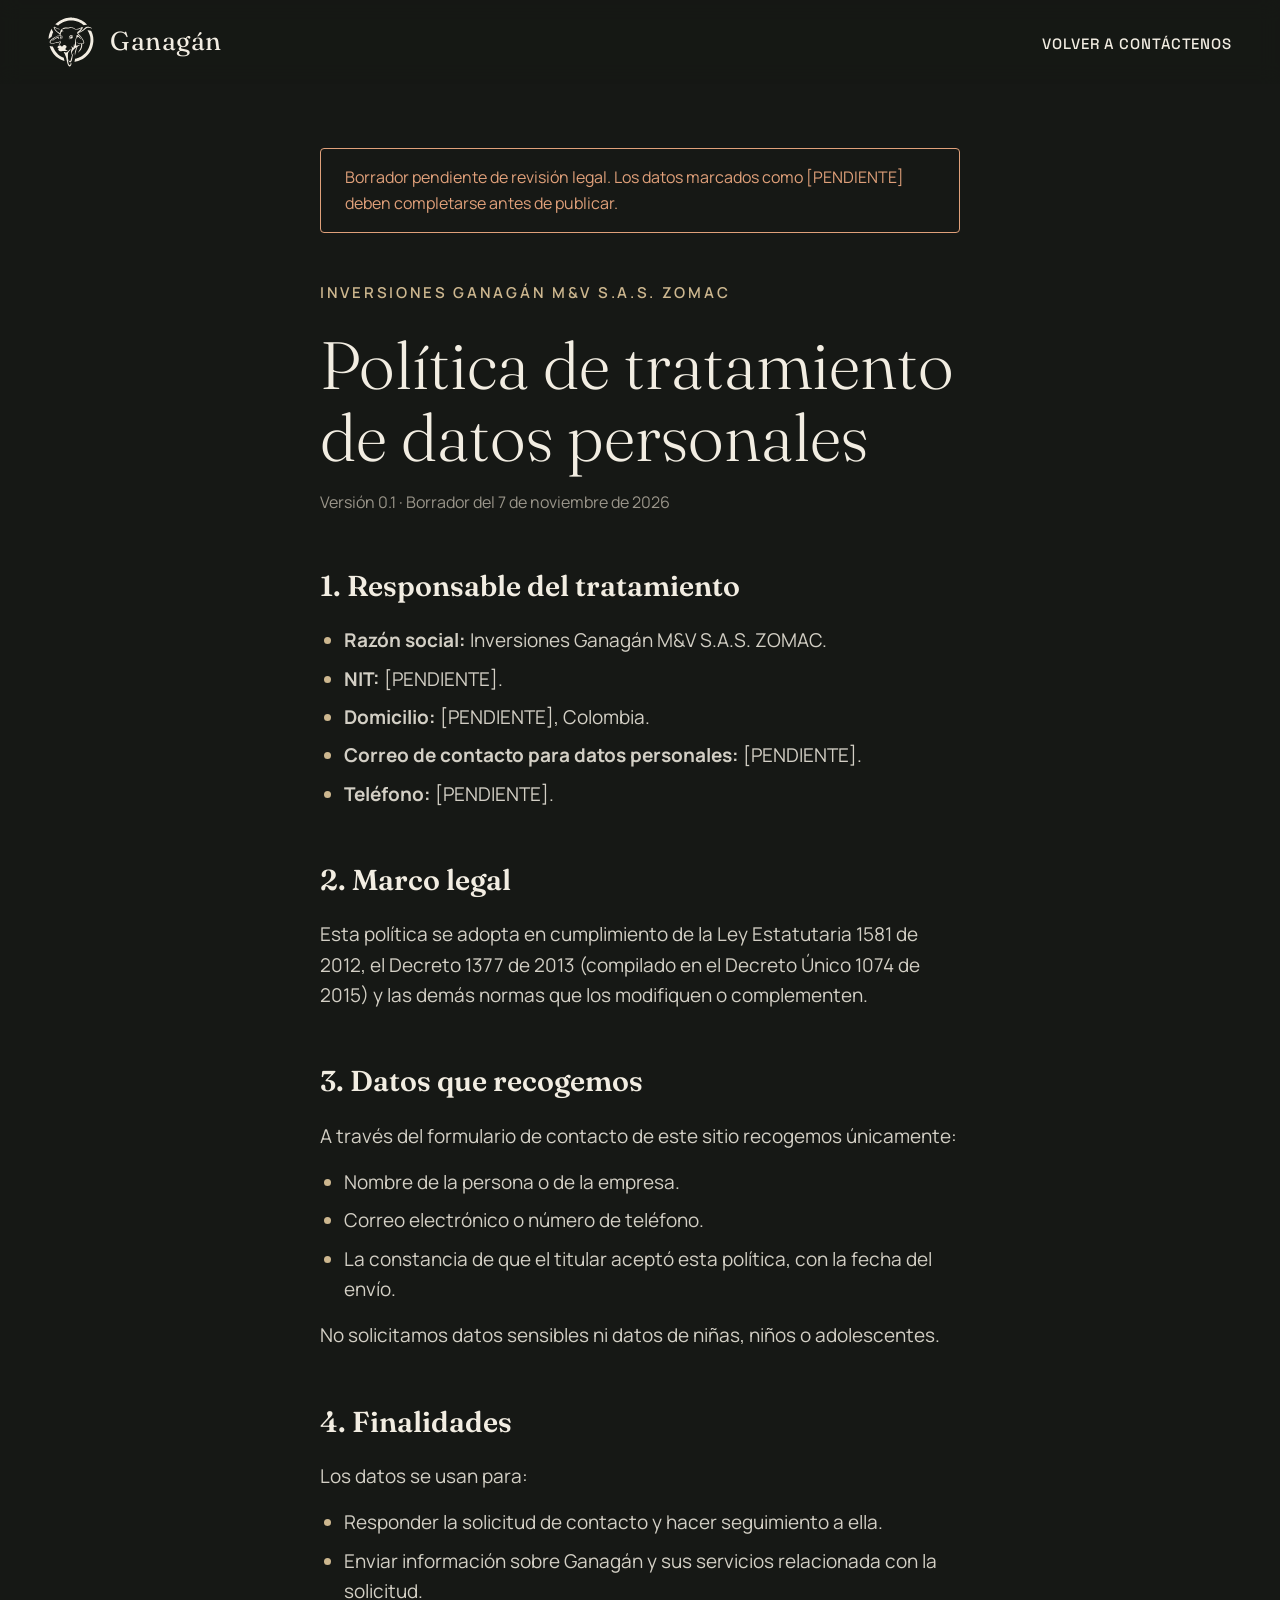
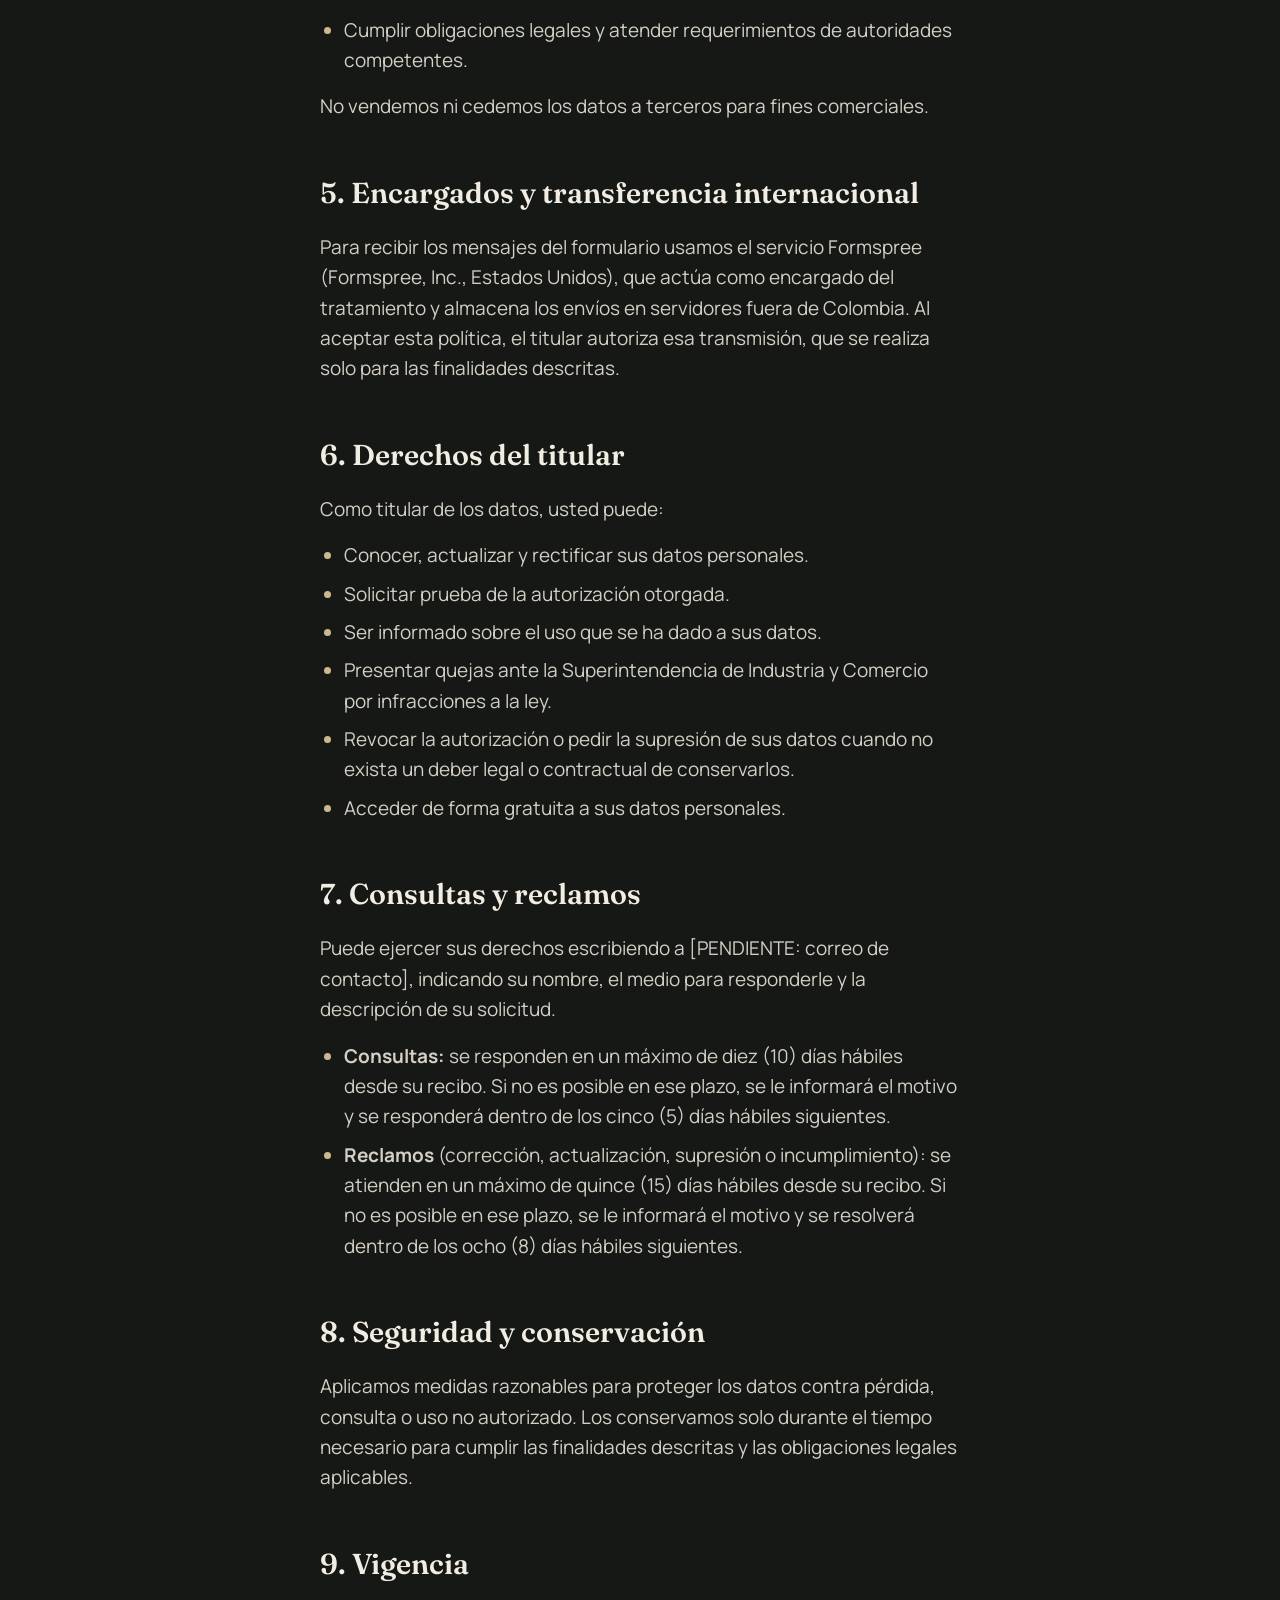
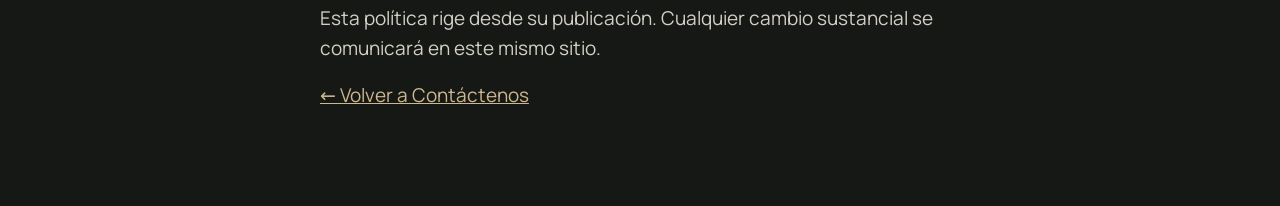
==== politica-de-datos.html @ b9916dfa "feat: formulario de contacto con Formspree y borrador de política de datos En «Contáctenos» (escena " ====
<!doctype html>
<html lang="es">
<head>
  <meta charset="utf-8">
  <meta name="viewport" content="width=device-width, initial-scale=1">
  <title>Ganagán · Política de tratamiento de datos personales</title>
  <meta name="description" content="Política de tratamiento de datos personales de Inversiones Ganagán M&V S.A.S. ZOMAC.">
  <!-- BORRADOR: no indexar hasta que la revise un abogado. -->
  <meta name="robots" content="noindex">
  <meta name="theme-color" content="#161815">
  <link rel="icon" type="image/svg+xml" href="./assets/icons/ganagan-isotipo-marfil.svg">
  <link rel="stylesheet" href="./css/styles.css?v=2026-11-07k">
</head>
<body class="pagina-legal">
  <header class="site-header is-scrolled">
    <a class="brand" href="./" aria-label="Ganagán, volver al sitio">
      <img class="brand__mark" src="./assets/icons/ganagan-isotipo-marfil.svg" alt="" width="48" height="53">
      <span class="brand__name">Ganagán</span>
    </a>
    <nav class="site-nav" aria-label="Principal">
      <ul>
        <li><a href="./#contacto">Volver a Contáctenos</a></li>
      </ul>
    </nav>
  </header>

  <main class="legal container">
    <p class="legal__borrador" role="note">
      Borrador pendiente de revisión legal. Los datos marcados como [PENDIENTE] deben completarse antes de publicar.
    </p>

    <p class="eyebrow">Inversiones Ganagán M&amp;V S.A.S. ZOMAC</p>
    <h1 class="legal__title">Política de tratamiento de datos personales</h1>
    <p class="legal__meta">Versión 0.1 · Borrador del 7 de noviembre de 2026</p>

    <h2>1. Responsable del tratamiento</h2>
    <ul>
      <li><strong>Razón social:</strong> Inversiones Ganagán M&amp;V S.A.S. ZOMAC.</li>
      <li><strong>NIT:</strong> [PENDIENTE].</li>
      <li><strong>Domicilio:</strong> [PENDIENTE], Colombia.</li>
      <li><strong>Correo de contacto para datos personales:</strong> [PENDIENTE].</li>
      <li><strong>Teléfono:</strong> [PENDIENTE].</li>
    </ul>

    <h2>2. Marco legal</h2>
    <p>Esta política se adopta en cumplimiento de la Ley Estatutaria 1581 de 2012, el Decreto 1377 de 2013 (compilado en el Decreto Único 1074 de 2015) y las demás normas que los modifiquen o complementen.</p>

    <h2>3. Datos que recogemos</h2>
    <p>A través del formulario de contacto de este sitio recogemos únicamente:</p>
    <ul>
      <li>Nombre de la persona o de la empresa.</li>
      <li>Correo electrónico o número de teléfono.</li>
      <li>La constancia de que el titular aceptó esta política, con la fecha del envío.</li>
    </ul>
    <p>No solicitamos datos sensibles ni datos de niñas, niños o adolescentes.</p>

    <h2>4. Finalidades</h2>
    <p>Los datos se usan para:</p>
    <ul>
      <li>Responder la solicitud de contacto y hacer seguimiento a ella.</li>
      <li>Enviar información sobre Ganagán y sus servicios relacionada con la solicitud.</li>
      <li>Cumplir obligaciones legales y atender requerimientos de autoridades competentes.</li>
    </ul>
    <p>No vendemos ni cedemos los datos a terceros para fines comerciales.</p>

    <h2>5. Encargados y transferencia internacional</h2>
    <p>Para recibir los mensajes del formulario usamos el servicio Formspree (Formspree, Inc., Estados Unidos), que actúa como encargado del tratamiento y almacena los envíos en servidores fuera de Colombia. Al aceptar esta política, el titular autoriza esa transmisión, que se realiza solo para las finalidades descritas.</p>

    <h2>6. Derechos del titular</h2>
    <p>Como titular de los datos, usted puede:</p>
    <ul>
      <li>Conocer, actualizar y rectificar sus datos personales.</li>
      <li>Solicitar prueba de la autorización otorgada.</li>
      <li>Ser informado sobre el uso que se ha dado a sus datos.</li>
      <li>Presentar quejas ante la Superintendencia de Industria y Comercio por infracciones a la ley.</li>
      <li>Revocar la autorización o pedir la supresión de sus datos cuando no exista un deber legal o contractual de conservarlos.</li>
      <li>Acceder de forma gratuita a sus datos personales.</li>
    </ul>

    <h2>7. Consultas y reclamos</h2>
    <p>Puede ejercer sus derechos escribiendo a [PENDIENTE: correo de contacto], indicando su nombre, el medio para responderle y la descripción de su solicitud.</p>
    <ul>
      <li><strong>Consultas:</strong> se responden en un máximo de diez (10) días hábiles desde su recibo. Si no es posible en ese plazo, se le informará el motivo y se responderá dentro de los cinco (5) días hábiles siguientes.</li>
      <li><strong>Reclamos</strong> (corrección, actualización, supresión o incumplimiento): se atienden en un máximo de quince (15) días hábiles desde su recibo. Si no es posible en ese plazo, se le informará el motivo y se resolverá dentro de los ocho (8) días hábiles siguientes.</li>
    </ul>

    <h2>8. Seguridad y conservación</h2>
    <p>Aplicamos medidas razonables para proteger los datos contra pérdida, consulta o uso no autorizado. Los conservamos solo durante el tiempo necesario para cumplir las finalidades descritas y las obligaciones legales aplicables.</p>

    <h2>9. Vigencia</h2>
    <p>Esta política rige desde su publicación. Cualquier cambio sustancial se comunicará en este mismo sitio.</p>

    <p class="legal__volver"><a href="./#contacto">← Volver a Contáctenos</a></p>
  </main>
</body>
</html>
---- css/styles.css ----
/* =========================================================
   GANAGÁN · Estilos base (prototipo estructural)
   Fuente de verdad: docs/paquete-de-diseno.md
   ========================================================= */

/* ---------- 1. Fuentes ----------
   Se alojarán en assets/fonts/ (woff2). Mientras no existan,
   el navegador usa las alternativas de --font-*.            */
@font-face {
  font-family: "Fraunces";
  src: url("../assets/fonts/fraunces-variable.woff2") format("woff2");
  font-weight: 300 700;
  font-display: swap;
}
@font-face {
  font-family: "Manrope";
  src: url("../assets/fonts/manrope-variable.woff2") format("woff2");
  font-weight: 400 700;
  font-display: swap;
}
@font-face {
  font-family: "Space Grotesk";
  src: url("../assets/fonts/space-grotesk-variable.woff2") format("woff2");
  font-weight: 300 700;
  font-display: swap;
}
@font-face {
  font-family: "IBM Plex Mono";
  src: url("../assets/fonts/ibm-plex-mono-400.woff2") format("woff2");
  font-weight: 400;
  font-display: swap;
}

/* ---------- 2. Tokens ---------- */
:root {
  /* Paleta (contrastes en el paquete de diseño, sección 3) */
  --grafito: #161815;
  --bosque:  #1E3528;
  --marfil:  #F2EDE2;
  --arena:   #CDB78F;
  --tierra:  #7A5536;
  --piedra:  #9A958A;
  --tinta:   #22241F;
  --musgo:   #4F5E46;
  --marino:  #002060;

  /* Tipografía */
  --font-display: "Fraunces", Georgia, "Times New Roman", serif;
  --font-body: "Manrope", system-ui, -apple-system, "Segoe UI", Roboto, sans-serif;
  --font-mono: "IBM Plex Mono", ui-monospace, Consolas, monospace;
  --font-ui: "Space Grotesk", "Manrope", system-ui, sans-serif;

  /* Escala ampliada ~20 % el 2026-11-07 (antes: hero 96, h2 60, lead 22, body 17 px) */
  --fs-hero: clamp(2.5rem, 1rem + 7vw, 7.25rem);      /* ~42 px en móvil → 116 px */
  --fs-h2:   clamp(2.25rem, 1.3rem + 3.6vw, 4.5rem);
  --fs-h3:   clamp(1.375rem, 1.2rem + 0.75vw, 1.8125rem);
  --fs-lead: clamp(1.25rem, 1.05rem + 0.75vw, 1.6875rem);
  --fs-body: 1.1875rem;
  --fs-small: 1rem;
  --fs-label: 0.8125rem;

  /* Espaciado (múltiplos de 8 px) */
  --s-1: 0.5rem;  --s-2: 1rem;  --s-3: 1.5rem;  --s-4: 2rem;
  --s-6: 3rem;    --s-8: 4rem;  --s-12: 6rem;   --s-16: 8rem;
  --scene-pad: clamp(var(--s-8), 10vw, var(--s-16));

  /* Retícula */
  --container: 80rem;            /* 1280 px */
  --gutter: clamp(1.25rem, 4vw, 3rem);

  --header-h: 5.25rem;
  --line: 1px solid color-mix(in srgb, var(--arena) 55%, transparent);
  --ease: cubic-bezier(.22, .61, .36, 1);
}

/* ---------- 3. Base ---------- */
*, *::before, *::after { box-sizing: border-box; }
html {
  -webkit-text-size-adjust: 100%;
  scroll-behavior: smooth;
  scroll-padding-top: var(--header-h);
  overflow-x: hidden;
}
@supports (overflow: clip) { html { overflow-x: clip; } }
body {
  margin: 0;
  background: var(--grafito);
  color: var(--marfil);
  font-family: var(--font-body);
  font-size: var(--fs-body);
  line-height: 1.6;
  -webkit-font-smoothing: antialiased;
}
img, svg { display: block; max-width: 100%; }
img { height: auto; }
figure { margin: 0; }
h1, h2, h3 { margin: 0; font-weight: 400; }
p { margin: 0; }
ul, ol { margin: 0; padding: 0; list-style: none; }
a { color: inherit; }

:focus-visible {
  outline: 2px solid var(--arena);
  outline-offset: 3px;
}

.visually-hidden {
  position: absolute !important;
  width: 1px; height: 1px;
  overflow: hidden; clip: rect(0 0 0 0);
  white-space: nowrap;
}
.skip-link {
  position: absolute; left: var(--s-2); top: -100px; z-index: 100;
  padding: var(--s-1) var(--s-2);
  background: var(--marfil); color: var(--tinta);
  font-weight: 600; text-decoration: none;
}
.skip-link:focus { top: var(--s-2); }

.container {
  width: 100%;
  max-width: var(--container);
  margin-inline: auto;
  padding-inline: var(--gutter);
}

/* ---------- 4. Tipografía compartida ---------- */
.eyebrow {
  font-family: var(--font-body);
  font-size: clamp(0.8125rem, 0.75rem + 0.25vw, 0.9375rem);
  font-weight: 600;
  letter-spacing: 0.18em;
  text-transform: uppercase;
  color: var(--arena);
  margin-bottom: var(--s-3);
}
.scene__title {
  font-family: var(--font-display);
  font-size: var(--fs-h2);
  font-weight: 300;
  line-height: 1.08;
  letter-spacing: -0.01em;
  text-wrap: balance;
  max-width: 18ch;
}
.scene__text {
  margin-top: var(--s-3);
  font-size: var(--fs-lead);
  line-height: 1.55;
  max-width: 44rem;
  color: color-mix(in srgb, var(--marfil) 82%, transparent);
}
.scene__header { margin-bottom: var(--s-8); }
.scene__header--center { text-align: center; }
.scene__header--center .scene__title,
.scene__header--center .scene__text { margin-inline: auto; }

/* ---------- 5. Cabecera y menú ---------- */
.site-header {
  position: fixed; inset: 0 0 auto 0; z-index: 50;
  height: var(--header-h);
  display: flex; align-items: center; justify-content: space-between;
  padding-inline: var(--gutter);
  transition: background-color .4s var(--ease), transform .4s var(--ease);
}
.site-header.is-scrolled {
  background: color-mix(in srgb, var(--grafito) 88%, transparent);
  -webkit-backdrop-filter: blur(10px);
  backdrop-filter: blur(10px);
}
.site-header.is-hidden { transform: translateY(-100%); }
/* Con el menú abierto, la cabecera no puede tener transform ni blur:
   ambos convierten la cabecera en el contenedor del menú fijo y lo recortan. */
.site-header.menu-open {
  transform: none;
  background: transparent;
  -webkit-backdrop-filter: none;
  backdrop-filter: none;
}

.brand {
  display: flex; align-items: center; gap: var(--s-2);
  text-decoration: none;
}
.brand__mark { width: 2.875rem; height: auto; }
.brand__name {
  font-family: var(--font-display);
  font-size: 1.625rem;
  letter-spacing: 0.02em;
}

/* Enlaces de navegación: sin borde; al señalar aparece una línea arena debajo */
.site-nav ul { display: flex; gap: var(--s-4); }
.site-nav a {
  font-family: var(--font-ui);
  font-size: 0.9375rem;
  font-weight: 500;
  letter-spacing: 0.06em;
  text-transform: uppercase;
  text-decoration: none;
  white-space: nowrap;
  padding-block: var(--s-1);
  background: linear-gradient(var(--arena), var(--arena)) no-repeat left bottom / 0 1px;
  transition: background-size .35s var(--ease);
}
.site-nav a:hover,
.site-nav a:focus-visible { background-size: 100% 1px; }

.menu-toggle {
  display: none;
  align-items: center; gap: var(--s-1);
  background: none; border: 0; padding: var(--s-1);
  color: var(--marfil);
  font: 500 0.9375rem / 1 var(--font-ui);
  letter-spacing: 0.06em; text-transform: uppercase;
  cursor: pointer;
}
.menu-toggle__icon,
.menu-toggle__icon::before {
  display: block; width: 1.5rem; height: 1px;
  background: currentColor;
  transition: transform .3s var(--ease);
}
.menu-toggle__icon { position: relative; transform: translateY(-3px); }
.menu-toggle__icon::before { content: ""; position: absolute; top: 6px; }
.menu-toggle[aria-expanded="true"] .menu-toggle__icon { transform: translateY(0) rotate(45deg); }
.menu-toggle[aria-expanded="true"] .menu-toggle__icon::before { transform: translateY(-6px) rotate(-90deg); }

/* Menú móvil: solo si hay JavaScript; sin él, los enlaces quedan visibles */
@media (max-width: 1023px) {
  .js .menu-toggle { display: inline-flex; position: relative; z-index: 2; }
  .js .site-nav {
    position: fixed; inset: 0;
    display: grid; place-items: center;
    background: var(--grafito);
    opacity: 0; visibility: hidden;
    transition: opacity .35s var(--ease), visibility .35s;
  }
  .js .site-nav.is-open { opacity: 1; visibility: visible; }
  .js .site-nav ul { flex-direction: column; align-items: center; gap: var(--s-4); }
  .js .site-nav a {
    font-family: var(--font-display);
    font-size: 2.25rem; font-weight: 300;
    letter-spacing: 0; text-transform: none;
    display: block; text-align: center; line-height: 1.2;
    white-space: normal; max-width: 12ch; margin-inline: auto;
  }
  .js .site-nav ul { padding-inline: var(--gutter); }
  .no-js .site-nav ul { gap: var(--s-2); }
  .no-js .brand__name { display: none; }
}

/* Indicador de escenas */
.scene-index {
  position: fixed; right: var(--gutter); top: 50%; z-index: 40;
  transform: translateY(-50%);
  display: none;
}
.scene-index ol { display: grid; gap: var(--s-2); }
.scene-index a {
  display: block;
  font-family: var(--font-mono);
  font-size: var(--fs-label);
  color: var(--piedra);
  text-decoration: none;
  padding: 2px 0 2px var(--s-3);
  border-left: var(--line);
  transition: color .3s var(--ease), border-color .3s var(--ease);
}
.scene-index a:hover,
.scene-index a[aria-current="true"] { color: var(--arena); border-left-color: var(--arena); }
/* Sobre la escena clara (03) el indicador cambia a tonos oscuros */
.scene-index.on-light a { color: color-mix(in srgb, var(--tinta) 75%, var(--marfil));   /* ≈ 6:1 */ border-left-color: color-mix(in srgb, var(--tierra) 50%, transparent); }
.scene-index.on-light a:hover,
.scene-index.on-light a[aria-current="true"] { color: var(--tierra); border-left-color: var(--tierra); }
@media (min-width: 1024px) { .scene-index { display: block; } }

/* ---------- 6. Escenas ---------- */
.scene { position: relative; padding-block: var(--scene-pad); }

/* 01 · Territorio */
/* La sección mide una pantalla. Con video (clase .hero--scrub, la añade
   main.js) mide 280vh y el contenido queda fijo mientras el scroll
   hace avanzar el video. */
.scene--hero { padding: 0; }
.scene--hero.hero--scrub { height: 280vh; }
.hero__sticky {
  position: sticky; top: 0;
  height: 100vh;
  height: 100svh;
  display: grid;
  align-items: start;
  overflow: hidden;
  isolation: isolate;
}
.hero__media,
.hero__media img,
.hero__video {
  position: absolute; inset: 0;
  width: 100%; height: 100%;
  object-fit: cover;
  object-position: 50% 70%;
  z-index: -2;
}
.hero__video { display: none; opacity: 0; transition: opacity .8s var(--ease); }
.hero--scrub .hero__video { display: block; }
.hero--scrub .hero__video.is-ready { opacity: 1; }

/* Al avanzar el video, el título sube y se desvanece y aparece la llegada.
   --hp = progreso del hero (0 → 1), lo escribe main.js. */
.hero--scrub .hero__content {
  opacity: calc(1 - var(--hp, 0) * 2.6);
  transform: translate3d(0, calc(var(--hp, 0) * -80px), 0);
}
.hero--scrub .scroll-cue { opacity: calc(1 - var(--hp, 0) * 6); }
.hero__arrival {
  position: absolute; left: var(--gutter); bottom: var(--s-6);
  font-family: var(--font-mono);
  font-size: var(--fs-label);
  letter-spacing: 0.18em; text-transform: uppercase;
  color: var(--arena);
  opacity: 0;
}
.hero--scrub .hero__arrival { opacity: calc((var(--hp, 0) - 0.75) * 5); }

/* Veladura de legibilidad. Valores medidos contra la imagen real:
   título ≥ 3:1 y subtítulo ≥ 4,5:1 en el percentil 95 del fondo. */
.hero__sticky::before {
  content: ""; position: absolute; inset: 0; z-index: -1;
  background:
    linear-gradient(to bottom,
      color-mix(in srgb, var(--grafito) 70%, transparent) 0%,
      color-mix(in srgb, var(--grafito) 60%, transparent) 48%,
      transparent 68%,
      color-mix(in srgb, var(--grafito) 70%, transparent) 100%);
}
@media (min-width: 768px) {
  .hero__sticky::before {
    background:
      linear-gradient(to right,
        color-mix(in srgb, var(--grafito) 45%, transparent) 0%,
        transparent 75%),
      linear-gradient(to bottom,
      color-mix(in srgb, var(--grafito) 62%, transparent) 0%,
      color-mix(in srgb, var(--grafito) 30%, transparent) 38%,
      transparent 58%,
      color-mix(in srgb, var(--grafito) 70%, transparent) 100%);
  }
}
.hero__content {
  padding: calc(var(--header-h) + clamp(var(--s-6), 10vh, var(--s-16))) var(--gutter) 0;
  max-width: calc(var(--container) + 2 * var(--gutter));
  margin-inline: auto; width: 100%;
}
.hero__title {
  font-family: var(--font-display);
  font-size: var(--fs-hero);
  font-weight: 300;
  line-height: 1.02;
  letter-spacing: -0.02em;
  max-width: 14ch;
  text-wrap: balance;
  overflow-wrap: break-word;
  text-shadow: 0 2px 30px color-mix(in srgb, var(--grafito) 45%, transparent);
}
.hero__lead {
  margin-top: var(--s-3);
  font-size: var(--fs-lead);
  color: color-mix(in srgb, var(--marfil) 90%, transparent);
  text-shadow: 0 1px 16px color-mix(in srgb, var(--grafito) 55%, transparent);
}
.line--horizon {
  position: absolute; left: 0; right: 0; bottom: 0;
  width: 100%; height: 2px;
  overflow: visible;
}
.line--horizon line {
  stroke: var(--arena); stroke-width: 1; opacity: .55;
  vector-effect: non-scaling-stroke;
}
.scroll-cue {
  position: absolute; left: 50%; bottom: var(--s-4);
  transform: translateX(-50%);
  display: grid; justify-items: center; gap: var(--s-1);
  font-size: var(--fs-label); font-weight: 600;
  letter-spacing: 0.18em; text-transform: uppercase;
  text-decoration: none;
}
.scroll-cue::after {
  content: ""; width: 1px; height: var(--s-6);
  background: linear-gradient(var(--arena), transparent);
}

/* 02 · Esencia: encabezado editorial y tres tarjetas técnicas
   (razas, ventajas, suelos). Escritorio: rejilla de 3 columnas.
   Móvil y tableta: carrusel horizontal que se desliza con el dedo. */
.scene--esencia {
  background:
    linear-gradient(to bottom, var(--grafito) 0%, transparent 30%),
    radial-gradient(60rem 34rem at 82% 38%, color-mix(in srgb, var(--bosque) 55%, transparent), transparent 70%),
    var(--grafito);
}
@media (min-width: 1024px) {
  .esencia__header {
    display: grid;
    grid-template-columns: minmax(0, 7fr) minmax(0, 5fr);
    column-gap: var(--s-8);
    align-items: end;
  }
  .esencia__header .eyebrow { grid-column: 1 / -1; margin-bottom: var(--s-2); }
  .esencia__header .scene__text { margin-top: 0; font-size: var(--fs-body); }
}

.cards {
  display: grid;
  grid-auto-flow: column;
  grid-auto-columns: 82%;
  gap: var(--s-2);
  overflow-x: auto;
  scroll-snap-type: x mandatory;
  margin-inline: calc(-1 * var(--gutter));
  padding: var(--s-1) var(--gutter) var(--s-3);
  scroll-padding-inline: var(--gutter);
  scrollbar-width: none;
}
.cards::-webkit-scrollbar { display: none; }
@media (min-width: 768px) { .cards { grid-auto-columns: 46%; gap: var(--s-3); } }
@media (min-width: 1024px) {
  .cards {
    grid-auto-flow: row;
    grid-template-columns: repeat(3, 1fr);
    overflow: visible;
    margin-inline: 0; padding: 0;
  }
}
.cards__hint {
  margin-top: var(--s-1);
  font-family: var(--font-mono);
  font-size: var(--fs-label);
  letter-spacing: 0.18em; text-transform: uppercase;
  color: var(--piedra);
}
@media (min-width: 1024px) { .cards__hint { display: none; } }

.card {
  --card-bg: color-mix(in srgb, var(--marfil) 4%, var(--grafito));
  position: relative;
  display: flex; flex-direction: column;
  scroll-snap-align: start;
  background: var(--card-bg);
  border: 1px solid color-mix(in srgb, var(--marfil) 9%, transparent);
  border-radius: 6px;
  overflow: hidden;
  transition: border-color .5s var(--ease), translate .5s var(--ease), box-shadow .5s var(--ease);
}
/* Línea arena que se dibuja en el borde superior al pasar el mouse */
.card::before {
  content: ""; position: absolute; inset: 0 0 auto 0; height: 2px; z-index: 2;
  background: var(--arena);
  transform: scaleX(0); transform-origin: left;
  transition: transform .7s var(--ease);
}
.card__media { position: relative; aspect-ratio: 4 / 3; overflow: hidden; }
.card__media img {
  width: 100%; height: 100%; object-fit: cover;
  transition: transform 1.2s var(--ease), filter .8s var(--ease);
  filter: saturate(.92);
}
.card:nth-child(1) .card__media img { object-position: 60% 30%; }
.card:nth-child(2) .card__media img { object-position: 62% 50%; }
.card:nth-child(3) .card__media img { object-position: 45% 50%; }
/* La foto se disuelve en el fondo de la tarjeta: sin corte duro */
.card__media::after {
  content: ""; position: absolute; inset: 0;
  background: linear-gradient(to bottom, transparent 55%, var(--card-bg) 100%);
}
.card__body {
  display: flex; flex-direction: column; flex: 1;
  padding: var(--s-2) var(--s-3) var(--s-3);
}
.card__meta {
  display: flex; align-items: center; gap: var(--s-1);
  font-family: var(--font-mono);
  font-size: var(--fs-label);
  letter-spacing: 0.16em; text-transform: uppercase;
  color: var(--arena);
}
.card__meta span {
  padding-right: var(--s-1);
  border-right: 1px solid color-mix(in srgb, var(--arena) 40%, transparent);
  color: var(--piedra);
}
.card__title {
  margin-top: var(--s-1);
  font-family: var(--font-display);
  font-size: var(--fs-h3);
  font-weight: 500;
  line-height: 1.2;
}
.card__text {
  margin-top: var(--s-1);
  font-size: var(--fs-small);
  line-height: 1.6;
  color: color-mix(in srgb, var(--marfil) 78%, transparent);
}
.card__tags {
  display: flex; flex-wrap: wrap; gap: 0.375rem;
  margin-top: auto; padding-top: var(--s-3);
}
.card__tags li {
  padding: 0.25rem 0.625rem;
  border: 1px solid color-mix(in srgb, var(--marfil) 14%, transparent);
  border-radius: 999px;
  font-size: var(--fs-label);
  color: color-mix(in srgb, var(--marfil) 75%, transparent);
}
@media (hover: hover) {
  .card:hover {
    border-color: color-mix(in srgb, var(--arena) 45%, transparent);
    translate: 0 -6px;
    box-shadow: 0 24px 48px -24px rgb(0 0 0 / .6);
  }
  .card:hover::before { transform: scaleX(1); }
  .card:hover .card__media img { transform: scale(1.06); filter: saturate(1); }
}

/* 03 · Visión (escena clara) */
.scene--vision {
  background: var(--marfil);
  color: var(--tinta);
  padding-top: 0;
}
.scene--vision .eyebrow { color: var(--tierra); }
.scene--vision .scene__text { color: color-mix(in srgb, var(--tinta) 85%, transparent); }
/* La ladera sale del grafito de la escena 02 y se disuelve en el marfil;
   el texto sube sobre la parte ya disuelta. */
.vision__stage { margin-bottom: calc(-1 * clamp(2rem, 12vh, 8rem)); }
.vision__media {
  position: relative;
  aspect-ratio: 4 / 5;
  overflow: hidden;
  isolation: isolate;
}
.vision__media img { width: 100%; height: 100%; object-fit: cover; object-position: 30% 50%; }
.vision__media::after {
  content: ""; position: absolute; inset: 0; z-index: 3; pointer-events: none;
  background: linear-gradient(to bottom,
    var(--grafito) 0%,
    color-mix(in srgb, var(--grafito) 55%, transparent) 9%,
    transparent 24%,
    transparent 52%,
    color-mix(in srgb, var(--marfil) 60%, transparent) 70%,
    var(--marfil) 88%);
}
@media (min-width: 768px) {
  .vision__media { aspect-ratio: auto; height: clamp(28rem, 100svh, 62vw); }
}
.scene--vision .container { position: relative; z-index: 1; }

/* Escritorio con movimiento (.vision--scrub, la añade main.js): la escena
   queda fija 260vh mientras el scroll recorre el video de las praderas.
   --vp = progreso 0 → 1. Al final, la imagen se disuelve en el marfil. */
.vision__video {
  position: absolute; inset: 0; z-index: 1;
  width: 100%; height: 100%;
  object-fit: cover;
  display: none; opacity: 0;
  transition: opacity .8s var(--ease);
}
.vision__caption { display: none; }
.vision--scrub { height: 260vh; }
.vision--scrub .vision__sticky {
  position: sticky; top: 0;
  height: 100vh; height: 100svh;
  overflow: hidden;
}
.vision--scrub .vision__media { height: 100%; }
.vision--scrub .vision__video { display: block; }
.vision--scrub .vision__video.is-ready { opacity: 1; }
.motion .vision--scrub .vision__media img { transform: none; }
/* Durante el recorrido el video ocupa toda la pantalla: solo queda la
   entrada desde el grafito arriba; el marfil sube al final (::before). */
.vision--scrub .vision__media::after {
  background: linear-gradient(to bottom,
    var(--grafito) 0%,
    color-mix(in srgb, var(--grafito) 55%, transparent) 9%,
    transparent 24%);
}
.vision--scrub .vision__media::before {
  content: ""; position: absolute; inset: 0; z-index: 2; pointer-events: none;
  background: linear-gradient(to bottom,
    transparent 0%,
    color-mix(in srgb, var(--marfil) 65%, transparent) 50%,
    var(--marfil) 82%);
  opacity: calc((var(--vp, 0) - 0.62) * 2.7);
}
.vision--scrub .vision__caption {
  display: block;
  position: absolute; z-index: 4;
  top: calc(var(--header-h) + var(--s-4));
  left: max(var(--gutter), calc((100% - var(--container)) / 2));
  font-family: var(--font-mono);
  font-size: var(--fs-label);
  letter-spacing: 0.18em; text-transform: uppercase;
  color: var(--marfil);
  opacity: min(calc((var(--vp, 0) - 0.08) * 6), calc((0.7 - var(--vp, 0)) * 6));
}

.principles {
  display: grid; gap: var(--s-6);
  border-top: 1px solid color-mix(in srgb, var(--tierra) 45%, transparent);
  padding-top: var(--s-6);
}
.principles li { display: grid; gap: var(--s-1); align-content: start; }
.principles__num { font-family: var(--font-mono); font-size: var(--fs-small); color: var(--tierra); }
.principles h3 { font-family: var(--font-display); font-size: var(--fs-h3); font-weight: 600; }
@media (min-width: 768px) {
  .principles { grid-template-columns: repeat(3, 1fr); gap: 0; }
  .principles li { padding-inline: var(--s-4); border-left: 1px solid color-mix(in srgb, var(--tierra) 45%, transparent); }
  .principles li:first-child { padding-left: 0; border-left: 0; }
}

/* 04 · Inteligencia */
.scene--inteligencia { background: var(--bosque); }
.scene--inteligencia .scene__text,
.scene__note { color: var(--arena); }
.scene__note {
  margin-top: var(--s-8);
  text-align: center;
  font-size: var(--fs-small);
  letter-spacing: 0.04em;
}

/* Dos columnas: tecnología en campo (video) y red de ejes.
   Móvil y tableta: apiladas, primero el video. */
.resultados {
  display: grid; gap: var(--s-6);
  align-items: center;
}
@media (min-width: 1024px) {
  .resultados { grid-template-columns: 1fr 1fr; gap: var(--s-8); }
}

.resultados__media {
  position: relative;
  aspect-ratio: 4 / 3;
  overflow: hidden;
  border-radius: 6px;
  isolation: isolate;
  background: var(--grafito);
}
.resultados__video {
  width: 100%; height: 100%;
  object-fit: cover;
  object-position: 55% 50%;
  display: block;
}
/* Los bordes se funden con el verde bosque de la escena */
.resultados__media::after {
  content: ""; position: absolute; inset: 0; pointer-events: none;
  background:
    linear-gradient(to top, color-mix(in srgb, var(--bosque) 85%, transparent) 0%, transparent 32%),
    radial-gradient(120% 90% at 50% 45%, transparent 60%, color-mix(in srgb, var(--bosque) 70%, transparent) 100%);
  box-shadow: inset 0 0 0 1px color-mix(in srgb, var(--arena) 22%, transparent);
  border-radius: inherit;
}
.resultados__caption {
  position: absolute; left: var(--s-3); bottom: var(--s-2); z-index: 1;
  font-family: var(--font-mono);
  font-size: var(--fs-label);
  letter-spacing: 0.16em; text-transform: uppercase;
  color: var(--arena);
}

/* Escritorio: pantalla dividida. El video ocupa la mitad izquierda de la
   escena y queda fijo (sticky) mientras el título, el texto y la red se
   desplazan por la mitad derecha. Se funde hacia la derecha y al final en
   el verde bosque. --media-h (alto hasta debajo de la red) lo pone main.js. */
@media (min-width: 1024px) {
  .scene--inteligencia { padding-top: 0; }
  .scene--inteligencia .scene__header,
  .scene--inteligencia .scene__note,
  .scene--inteligencia .scene-next { position: relative; z-index: 1; }
  .scene--inteligencia .scene__header {
    margin-left: 50%;
    padding-left: var(--s-6);
    padding-top: calc(var(--header-h) + var(--s-8));
    text-align: left;
  }
  .scene--inteligencia .scene__header .scene__title,
  .scene--inteligencia .scene__header .scene__text { margin-inline: 0; }
  .scene--inteligencia .scene__note { margin-left: 50%; padding-left: var(--s-6); text-align: left; }
  .resultados { grid-template-columns: 1fr 1fr; }
  .red { grid-column: 2; margin-left: var(--s-6); }

  .resultados__media {
    position: absolute; left: 0; top: 0; z-index: 0;
    width: 50vw;
    height: var(--media-h, 100%);
    aspect-ratio: auto;
    overflow: visible;
    border-radius: 0;
    background: none;
    -webkit-mask-image:
      linear-gradient(to right, #000 0%, #000 74%, transparent 100%),
      linear-gradient(to bottom, #000 0%, #000 88%, transparent 100%);
    -webkit-mask-composite: source-in;
    mask-image:
      linear-gradient(to right, #000 0%, #000 74%, transparent 100%),
      linear-gradient(to bottom, #000 0%, #000 88%, transparent 100%);
    mask-composite: intersect;
  }
  .resultados__video {
    position: sticky; top: 0;
    height: 100vh; height: 100svh;
    object-position: 70% 45%;
  }
  .resultados__media::after {
    /* Arriba, una veladura para que la cabecera se lea sobre el cielo */
    background:
      linear-gradient(to bottom, color-mix(in srgb, var(--grafito) 55%, transparent) 0, transparent 160px),
      linear-gradient(to right, transparent 60%, color-mix(in srgb, var(--bosque) 40%, transparent) 100%);
    box-shadow: none;
    border-radius: 0;
  }
  .resultados__caption {
    position: absolute; z-index: 1;
    left: max(var(--gutter), calc((100vw - var(--container)) / 2 + var(--gutter)));
    top: calc(min(100svh, var(--media-h, 100svh)) - var(--s-8));
    bottom: auto;
    color: var(--marfil);
    text-shadow: 0 1px 12px color-mix(in srgb, var(--grafito) 70%, transparent);
  }
}

/* Red de ejes. Sin JavaScript: lista simple con un punto por eje. */
.red { position: relative; }
.red__lines { display: none; }
.red__nodes { display: grid; gap: var(--s-2); }
.red__node,
.red__core {
  font-family: var(--font-mono);
  font-size: var(--fs-label);
  letter-spacing: 0.12em;
  text-transform: uppercase;
}
.red__node {
  display: inline-flex; align-items: center; gap: var(--s-1);
  justify-self: start;
  padding: 0.55rem 0.95rem;
  border: 1px solid color-mix(in srgb, var(--arena) 38%, transparent);
  border-radius: 999px;
  background: color-mix(in srgb, var(--bosque) 88%, var(--grafito));
  color: var(--marfil);
  transition: border-color .4s var(--ease), background-color .4s var(--ease), box-shadow .4s var(--ease), color .4s var(--ease);
}
.red__node::before {
  content: ""; width: 6px; height: 6px; border-radius: 50%;
  background: var(--arena);
  box-shadow: 0 0 0 3px color-mix(in srgb, var(--arena) 18%, transparent);
  flex: none;
}
.red__core {
  margin-top: var(--s-4);
  font-family: var(--font-display);
  font-size: var(--fs-h3);
  letter-spacing: 0; text-transform: none;
  color: var(--marfil);
}

/* Con JavaScript (.red--js): red viva. main.js coloca cada nodo con
   --x / --y (px) y dibuja las líneas y los pulsos en el SVG. */
.red--js { aspect-ratio: 4 / 5; touch-action: pan-y; }
@media (min-width: 768px) { .red--js { aspect-ratio: 1 / 1; } }
@media (min-width: 1024px) { .red--js { aspect-ratio: 4 / 3; } }
.red--js .red__lines {
  display: block; position: absolute; inset: 0;
  width: 100%; height: 100%; overflow: visible;
}
.red--js .red__nodes { display: block; position: absolute; inset: 0; z-index: 2; }
.red--js .red__node {
  position: absolute; left: 0; top: 0;
  transform: translate(calc(var(--x, 0) * 1px), calc(var(--y, 0) * 1px)) translate(-50%, -50%);
  max-width: 13ch; white-space: normal; text-align: left; line-height: 1.25;
  cursor: default;
}
@media (min-width: 768px) { .red--js .red__node { max-width: none; white-space: nowrap; } }
/* Teléfonos: nodos y núcleo más compactos para que nada se monte */
@media (max-width: 767px) {
  .red--js .red__node { font-size: 0.6875rem; letter-spacing: 0.08em; padding: 0.45rem 0.75rem; max-width: 19ch; }
  .red--js .red__core { width: 6rem; font-size: 1.0625rem; padding: var(--s-1); }
  .red--js .red__core::after { inset: -12px; }
  .resultados__caption { letter-spacing: 0.1em; font-size: 0.6875rem; }
}
.red--js .red__core {
  position: absolute; left: 50%; top: 50%;
  translate: -50% -50%;
  margin: 0;
  width: clamp(6rem, 34%, 12.5rem); aspect-ratio: 1;
  display: grid; place-items: center; text-align: center;
  padding: var(--s-2);
  line-height: 1.15;
  border-radius: 50%;
  border: 1px solid var(--arena);
  background: radial-gradient(circle at 50% 40%, color-mix(in srgb, var(--arena) 16%, var(--bosque)) 0%, var(--bosque) 70%);
  box-shadow: 0 0 0 10px color-mix(in srgb, var(--arena) 6%, transparent), 0 0 60px color-mix(in srgb, var(--arena) 18%, transparent);
}
.red--js .red__core::after {
  content: ""; position: absolute; inset: -18px; border-radius: 50%;
  border: 1px dashed color-mix(in srgb, var(--arena) 35%, transparent);
}
.red__line {
  stroke: var(--arena); stroke-width: 1; fill: none;
  opacity: .32;
  transition: opacity .4s var(--ease), stroke-width .4s var(--ease);
}
.red__line--ring { opacity: .14; stroke-dasharray: 3 5; }
.red__line.is-hot { opacity: .85; stroke-width: 1.5; }
.red__pulse { fill: var(--arena); }
.red__node.is-hot {
  border-color: var(--arena);
  background: color-mix(in srgb, var(--arena) 16%, var(--bosque));
  box-shadow: 0 0 24px color-mix(in srgb, var(--arena) 25%, transparent);
}

/* 05 · Propósito */
.scene--proposito {
  min-height: 100vh;
  min-height: 100svh;
  display: grid; align-items: end;
  overflow: hidden; isolation: isolate;
  background: var(--bosque);
}
.proposito__media,
.proposito__media img {
  position: absolute; inset: 0;
  width: 100%; height: 100%;
  object-fit: cover;
  z-index: -2;
}
.scene--proposito::before {
  content: ""; position: absolute; inset: 0; z-index: -1;
  background:
    /* Arriba: la cabecera y el «05 · Nuestro propósito» se leen sobre el cielo */
    linear-gradient(to bottom,
      color-mix(in srgb, var(--grafito) 62%, transparent) 0%,
      color-mix(in srgb, var(--grafito) 30%, transparent) 22%,
      transparent 40%),
    /* Izquierda: respaldo suave para el bloque de texto */
    linear-gradient(to right,
      color-mix(in srgb, var(--grafito) 40%, transparent) 0%,
      transparent 55%),
    linear-gradient(to top,
      color-mix(in srgb, var(--bosque) 92%, transparent) 0%,
      color-mix(in srgb, var(--bosque) 60%, transparent) 35%,
      transparent 65%);
}
.scene--proposito .eyebrow {
  text-shadow: 0 1px 14px color-mix(in srgb, var(--grafito) 80%, transparent);
}
.proposito__content {
  width: 100%;
  max-width: calc(var(--container) + 2 * var(--gutter));
  margin-inline: auto;
  padding-inline: var(--gutter);
}

/* 06 · Identidad */
.scene--identidad { text-align: center; }
.identidad { display: grid; justify-items: center; gap: var(--s-6); }
.identidad__logo { width: clamp(11rem, 28vw, 18rem); }
.identidad__claim {
  font-family: var(--font-display);
  font-size: var(--fs-h2);
  font-weight: 600;
  line-height: 1.1;
  letter-spacing: 0.02em;
}
.identidad__claim span { display: block; font-weight: 300; letter-spacing: -0.01em; }

/* ---------- 6b. Navegación por capítulos ----------
   Con JavaScript (.is-routed, la añade main.js) solo se ve la escena
   activa; el resto queda oculto y sus imágenes diferidas no se descargan.
   La portada no muestra pie de página. Sin JavaScript todo se ve seguido. */
.is-routed [data-scene]:not(.is-active) { display: none !important; }
.is-routed[data-route="inicio"] .site-footer { display: none; }
/* Cada capítulo empieza arriba: el texto no puede quedar bajo la cabecera */
.is-routed .scene--esencia,
.is-routed .scene--inteligencia,
.is-routed .scene--identidad {
  padding-top: max(var(--scene-pad), calc(var(--header-h) + var(--s-6)));
}

/* Enlace al siguiente capítulo, al final de cada escena */
.scene-next {
  margin-top: var(--s-12);
  border-top: var(--line);
  width: 100%;
}
.scene-next a {
  display: grid;
  grid-template-columns: 1fr auto;
  align-items: end;
  gap: var(--s-1) var(--s-3);
  padding-top: var(--s-4);
  text-decoration: none;
}
.scene-next__label {
  grid-column: 1 / -1;
  font-family: var(--font-ui);
  font-size: var(--fs-label);
  font-weight: 500;
  letter-spacing: 0.18em;
  text-transform: uppercase;
  color: var(--arena);
}
.scene-next__title {
  font-family: var(--font-display);
  font-size: clamp(1.75rem, 1.2rem + 2.2vw, 3.25rem);
  font-weight: 300;
  line-height: 1.1;
  background: linear-gradient(currentColor, currentColor) no-repeat left bottom / 0 1px;
  transition: background-size .5s var(--ease);
  justify-self: start;
}
.scene-next__arrow {
  font-family: var(--font-ui);
  font-size: clamp(1.5rem, 1.2rem + 1.2vw, 2.25rem);
  line-height: 1;
  color: var(--arena);
  transition: transform .5s var(--ease);
}
.scene-next a:hover .scene-next__title,
.scene-next a:focus-visible .scene-next__title { background-size: 100% 1px; }
.scene-next a:hover .scene-next__arrow,
.scene-next a:focus-visible .scene-next__arrow { transform: translateX(8px); }
/* Escena clara (03): tonos tierra */
.scene--vision .scene-next { border-top-color: color-mix(in srgb, var(--tierra) 45%, transparent); }
.scene--vision .scene-next__label,
.scene--vision .scene-next__arrow { color: var(--tierra); }
/* Escena 05: el enlace queda sobre la imagen, más cerca del texto */
.scene--proposito .scene-next { margin-top: var(--s-8); }
/* Escena 06: centrado y discreto, de vuelta al inicio */
.scene-next--home { max-width: 28rem; }
.scene-next--home a { grid-template-columns: auto auto; justify-content: center; text-align: center; }
.scene-next--home .scene-next__title { font-size: var(--fs-h3); }
.scene-next--home .scene-next__arrow { font-size: var(--fs-h3); }

/* Escena 01 con video: al terminar el recorrido aparece el siguiente capítulo */
.hero__next { display: none; }
.hero--scrub .hero__next {
  position: absolute; left: 50%; top: 50%;
  translate: -50% -50%;
  width: min(100% - 2 * var(--gutter), 52rem);
  display: grid; justify-items: center; gap: var(--s-2);
  text-align: center; text-decoration: none;
  opacity: calc((var(--fx, 0) - 0.35) * 1.6);
  pointer-events: none;
}
.hero--scrub.is-exit .hero__next { pointer-events: auto; }
.hero__next-label {
  font-family: var(--font-ui);
  font-size: var(--fs-label); font-weight: 500;
  letter-spacing: 0.18em; text-transform: uppercase;
  color: var(--arena);
}
.hero__next-title {
  font-family: var(--font-display);
  font-size: var(--fs-h2);
  font-weight: 300;
  line-height: 1.08;
  padding-bottom: var(--s-1);
  background: linear-gradient(var(--arena), var(--arena)) no-repeat center bottom / 0 1px;
  transition: background-size .5s var(--ease);
}
.hero__next:hover .hero__next-title,
.hero__next:focus-visible .hero__next-title { background-size: 100% 1px; }

/* Enlace del menú de la escena actual: queda subrayado */
.site-nav a[aria-current="page"] { background-size: 100% 1px; }

/* ---------- 6c. Formulario de contacto (escena 06) ---------- */
.contacto {
  width: 100%;
  max-width: 34rem;
  margin-top: var(--s-8);
  text-align: left;
}
.contacto__header { text-align: center; margin-bottom: var(--s-6); }
.contacto__header .eyebrow { margin-bottom: var(--s-2); }
.contacto__title {
  font-family: var(--font-display);
  font-size: var(--fs-h2);
  font-weight: 300;
  line-height: 1.05;
}
.contacto__text {
  margin-top: var(--s-2);
  color: color-mix(in srgb, var(--marfil) 78%, transparent);
}
.contacto__form { display: grid; gap: var(--s-4); }

.campo { display: grid; gap: var(--s-1); }
.campo label {
  font-family: var(--font-ui);
  font-size: var(--fs-label);
  font-weight: 500;
  letter-spacing: 0.16em;
  text-transform: uppercase;
  color: var(--arena);
}
.campo input {
  width: 100%;
  padding: 0.75rem 0;
  font: inherit;
  font-size: var(--fs-body);
  color: var(--marfil);
  background: transparent;
  border: 0;
  border-bottom: 1px solid color-mix(in srgb, var(--marfil) 30%, transparent);
  border-radius: 0;
  transition: border-color .3s var(--ease), box-shadow .3s var(--ease);
}
.campo input:hover { border-bottom-color: color-mix(in srgb, var(--marfil) 55%, transparent); }
.campo input:focus { outline: none; border-bottom-color: var(--arena); box-shadow: 0 1px 0 0 var(--arena); }
.campo input:focus-visible { outline: none; }
.campo input[aria-invalid="true"] { border-bottom-color: #E0A07A; box-shadow: 0 1px 0 0 #E0A07A; }
.campo__ayuda { font-size: var(--fs-label); color: var(--piedra); }
/* Autocompletado del navegador: sin el fondo azul claro de Chrome */
.campo input:-webkit-autofill,
.campo input:-webkit-autofill:hover,
.campo input:-webkit-autofill:focus {
  -webkit-text-fill-color: var(--marfil);
  caret-color: var(--marfil);
  -webkit-box-shadow: 0 0 0 1000px var(--grafito) inset;
  box-shadow: 0 0 0 1000px var(--grafito) inset;
  transition: background-color 9999s ease-out 0s;
}
.campo input:autofill { background: transparent; }
/* Trampa para robots: fuera de la vista, pero no oculta con display:none */
.campo--trampa { position: absolute; left: -9999px; width: 1px; height: 1px; overflow: hidden; }

.casilla {
  display: grid;
  grid-template-columns: auto 1fr;
  gap: var(--s-2);
  align-items: start;
  font-size: var(--fs-small);
  line-height: 1.5;
  color: color-mix(in srgb, var(--marfil) 80%, transparent);
}
.casilla input {
  width: 1.15rem; height: 1.15rem;
  margin: 0.2rem 0 0;
  accent-color: var(--arena);
  cursor: pointer;
}
.casilla label { cursor: pointer; }
.casilla a { color: var(--arena); text-underline-offset: 3px; }

.boton {
  justify-self: start;
  padding: 0.95rem 2.25rem;
  font-family: var(--font-ui);
  font-size: 0.9375rem;
  font-weight: 600;
  letter-spacing: 0.12em;
  text-transform: uppercase;
  color: var(--grafito);
  background: var(--arena);
  border: 1px solid var(--arena);
  border-radius: 4px;
  cursor: pointer;
  transition: background-color .3s var(--ease), color .3s var(--ease), transform .3s var(--ease);
}
.boton:hover { background: var(--marfil); border-color: var(--marfil); }
.boton:active { transform: translateY(1px); }
.boton:disabled { opacity: .6; cursor: progress; }
.contacto__estado { min-height: 1.5em; font-size: var(--fs-small); color: var(--arena); }
.contacto__estado.is-error { color: #E0A07A; }
@media (max-width: 767px) { .boton { justify-self: stretch; } }

/* Página de política de datos (politica-de-datos.html) */
.pagina-legal .site-nav ul { display: flex; }
@media (max-width: 559px) { .pagina-legal .brand__name { display: none; } }
.legal {
  max-width: 46rem;
  padding-top: calc(var(--header-h) + var(--s-8));
  padding-bottom: var(--s-12);
  color: color-mix(in srgb, var(--marfil) 86%, transparent);
}
.legal__borrador {
  margin-bottom: var(--s-6);
  padding: var(--s-2) var(--s-3);
  border: 1px solid #E0A07A;
  border-radius: 4px;
  font-size: var(--fs-small);
  color: #E0A07A;
}
.legal__title {
  font-family: var(--font-display);
  font-size: var(--fs-h2);
  font-weight: 300;
  line-height: 1.08;
  color: var(--marfil);
}
.legal__meta { margin-top: var(--s-2); font-size: var(--fs-small); color: var(--piedra); }
.legal h2 {
  margin-top: var(--s-6);
  margin-bottom: var(--s-2);
  font-family: var(--font-display);
  font-size: var(--fs-h3);
  font-weight: 600;
  color: var(--marfil);
}
.legal p + p { margin-top: var(--s-2); }
.legal ul { display: grid; gap: var(--s-1); margin-block: var(--s-2); padding-left: var(--s-3); list-style: disc; }
.legal li::marker { color: var(--arena); }
.legal a { color: var(--arena); }
.legal__volver { margin-top: var(--s-8); }

/* ---------- 7. Pie de página ---------- */
.site-footer {
  border-top: var(--line);
  padding-block: var(--s-8) var(--s-4);
  font-size: var(--fs-small);
  color: var(--piedra);
}
.site-footer__grid { display: grid; gap: var(--s-4); }
.site-footer__grid img { width: 3rem; margin-bottom: var(--s-2); }
.site-footer__title {
  font-size: var(--fs-label); font-weight: 600;
  letter-spacing: 0.18em; text-transform: uppercase;
  color: var(--arena);
  margin-bottom: var(--s-1);
}
.site-footer__legal { color: var(--marfil); }
.site-footer__copy { margin-top: var(--s-8); font-size: var(--fs-label); }
@media (min-width: 768px) { .site-footer__grid { grid-template-columns: 1.4fr repeat(3, 1fr); } }

/* ---------- 8. Animaciones ----------
   Todo estado inicial oculto depende de la clase .motion, que main.js
   añade solo si hay JavaScript y el usuario NO pidió movimiento reducido.
   Sin .motion, el sitio se muestra completo y estático.               */

/* Revelación genérica: sube y aparece. --d = retraso en ms */
.motion [data-reveal] {
  opacity: 0;
  transform: translate3d(0, 28px, 0);
  transition:
    opacity .9s var(--ease) calc(var(--d, 0) * 1ms),
    transform .9s var(--ease) calc(var(--d, 0) * 1ms);
}
.motion [data-reveal].is-in { opacity: 1; transform: none; }

/* 01 · El horizonte se dibuja al cargar */
.motion .line--horizon {
  transform: scaleX(0);
  transform-origin: left center;
  transition: transform 2.4s var(--ease) .5s;
}
.motion.is-loaded .line--horizon { transform: none; }

/* 01 sin video (móvil, tablet): la imagen respira con un acercamiento lento */
@keyframes respirar {
  from { transform: scale(1.14); }
  to   { transform: scale(1); }
}
.motion .scene--hero:not(.hero--scrub) .hero__media img {
  animation: respirar 16s var(--ease) both;
}
/* 05 · la montaña también se acerca despacio mientras se revela */
.motion .proposito__media img {
  transform: scale(calc(1.12 - var(--p, 0) * 0.12));
}

/* 01 → 02 · La portada se desenfoca y se funde en el grafito al salir.
   --fx (0 → 1) lo escribe main.js. */
.motion .hero__media img,
.motion .hero__video {
  filter: blur(calc(var(--fx, 0) * 14px)) brightness(calc(1 - var(--fx, 0) * 0.45));
  scale: calc(1 + var(--fx, 0) * 0.06);
}
.motion .hero__sticky::after {
  content: ""; position: absolute; inset: 0; z-index: -1; pointer-events: none;
  background: linear-gradient(to bottom,
    color-mix(in srgb, var(--grafito) 50%, transparent) 0%,
    var(--grafito) 100%);
  opacity: var(--fx, 0);
}

/* La línea del horizonte y «Descubre» también se apagan al salir */
.motion.is-loaded .line--horizon { opacity: calc(1 - var(--fx, 0) * 1.4); }
.motion .scene--hero:not(.hero--scrub) .scroll-cue { opacity: calc(1 - var(--fx, 0) * 2); }

/* 02 · El encabezado y las tarjetas emergen del desenfoque, en cascada */
.motion .scene--esencia [data-reveal] {
  filter: blur(14px);
  transform: translate3d(0, 56px, 0) scale(.97);
  transition:
    opacity 1.1s var(--ease) calc(var(--d, 0) * 1ms),
    transform 1.1s var(--ease) calc(var(--d, 0) * 1ms),
    filter 1.1s var(--ease) calc(var(--d, 0) * 1ms),
    border-color .5s var(--ease), translate .5s var(--ease), box-shadow .5s var(--ease);
}
.motion .scene--esencia [data-reveal].is-in { filter: none; transform: none; }
/* La foto de cada tarjeta se asienta con un acercamiento al aparecer */
.motion .card:not(.is-in) .card__media img { transform: scale(1.18); }
.motion .card .card__media img {
  transition: transform 1.6s var(--ease), filter .8s var(--ease);
}

/* 03 · La ladera se acerca despacio mientras entra */
.motion .vision__media img {
  transform: scale(calc(1.16 - var(--p, 0) * 0.16));
  will-change: transform;
}

/* 04 · La red entra: las líneas se dibujan, los nodos aparecen en cascada
   y el núcleo respira. .is-live lo añade main.js al verla. */
.motion .red--js .red__line { stroke-dasharray: 1; stroke-dashoffset: 1; transition: stroke-dashoffset 1.4s var(--ease), opacity .4s var(--ease), stroke-width .4s var(--ease); }
.motion .red--js .red__line--ring { stroke-dasharray: 1; }
.motion .red--js.is-live .red__line { stroke-dashoffset: 0; }
.motion .red--js .red__node { opacity: 0; }
.motion .red--js.is-live .red__node {
  opacity: 1;
  transition: opacity .8s var(--ease) calc(var(--i, 0) * 120ms + 300ms), border-color .4s var(--ease), background-color .4s var(--ease), box-shadow .4s var(--ease);
}
.motion .red--js .red__core { scale: .85; opacity: 0; transition: scale 1.2s var(--ease), opacity 1.2s var(--ease); }
.motion .red--js.is-live .red__core { scale: 1; opacity: 1; }
@keyframes nucleo-respira {
  0%, 100% { transform: scale(1);    opacity: .55; }
  50%      { transform: scale(1.06); opacity: 1; }
}
.motion .red--js .red__core::after { animation: nucleo-respira 4.5s ease-in-out infinite; }
.motion .red--js .red__pulse { opacity: 0; }
.motion .red--js.is-live .red__pulse { opacity: 1; transition: opacity .6s var(--ease) 1.4s; }
/* La red tiene su propia entrada: no se suma la del contenedor */
.motion .red--js[data-reveal] { opacity: 1; transform: none; }

/* 05 · La imagen se abre desde la línea central */
.motion .proposito__media {
  clip-path: inset(calc((1 - var(--p, 0)) * 50%) 0);
}

/* 06 · El logotipo se revela de izquierda a derecha, siguiendo la línea */
.motion [data-reveal="clip"] {
  opacity: 1;
  transform: none;
  clip-path: inset(0 100% 0 0);
  transition: clip-path 1.8s var(--ease) .2s;
}
.motion [data-reveal="clip"].is-in { clip-path: inset(0 0 0 0); }

/* Cambio de capítulo: la escena actual se desenfoca y se apaga;
   la nueva emerge del desenfoque (main.js añade .is-leaving / .is-entering). */
.motion.is-leaving main,
.motion.is-leaving .site-footer {
  opacity: 0;
  filter: blur(10px);
  transition: opacity .35s var(--ease), filter .35s var(--ease);
}
@keyframes escena-entra {
  from { opacity: 0; filter: blur(16px); }
  to   { opacity: 1; filter: blur(0); }
}
.motion .is-entering { animation: escena-entra 1s var(--ease) both; }
/* Las escenas que se animaban al entrar desde la anterior (03 y 05)
   repiten esa entrada al abrirse como capítulo. */
@keyframes ladera-entra { from { transform: scale(1.16); } }
.motion .scene--vision.is-entering:not(:has(.vision--scrub)) .vision__media img {
  animation: ladera-entra 2.2s var(--ease) both;
}
@keyframes montana-abre { from { clip-path: inset(50% 0); } }
.motion .scene--proposito.is-entering .proposito__media {
  animation: montana-abre 1.8s var(--ease) .15s both;
}

/* ---------- 9. Movimiento reducido ---------- */
@media (prefers-reduced-motion: reduce) {
  html { scroll-behavior: auto; }
  *, *::before, *::after {
    animation-duration: 0.01ms !important;
    animation-iteration-count: 1 !important;
    transition-duration: 0.01ms !important;
  }
}
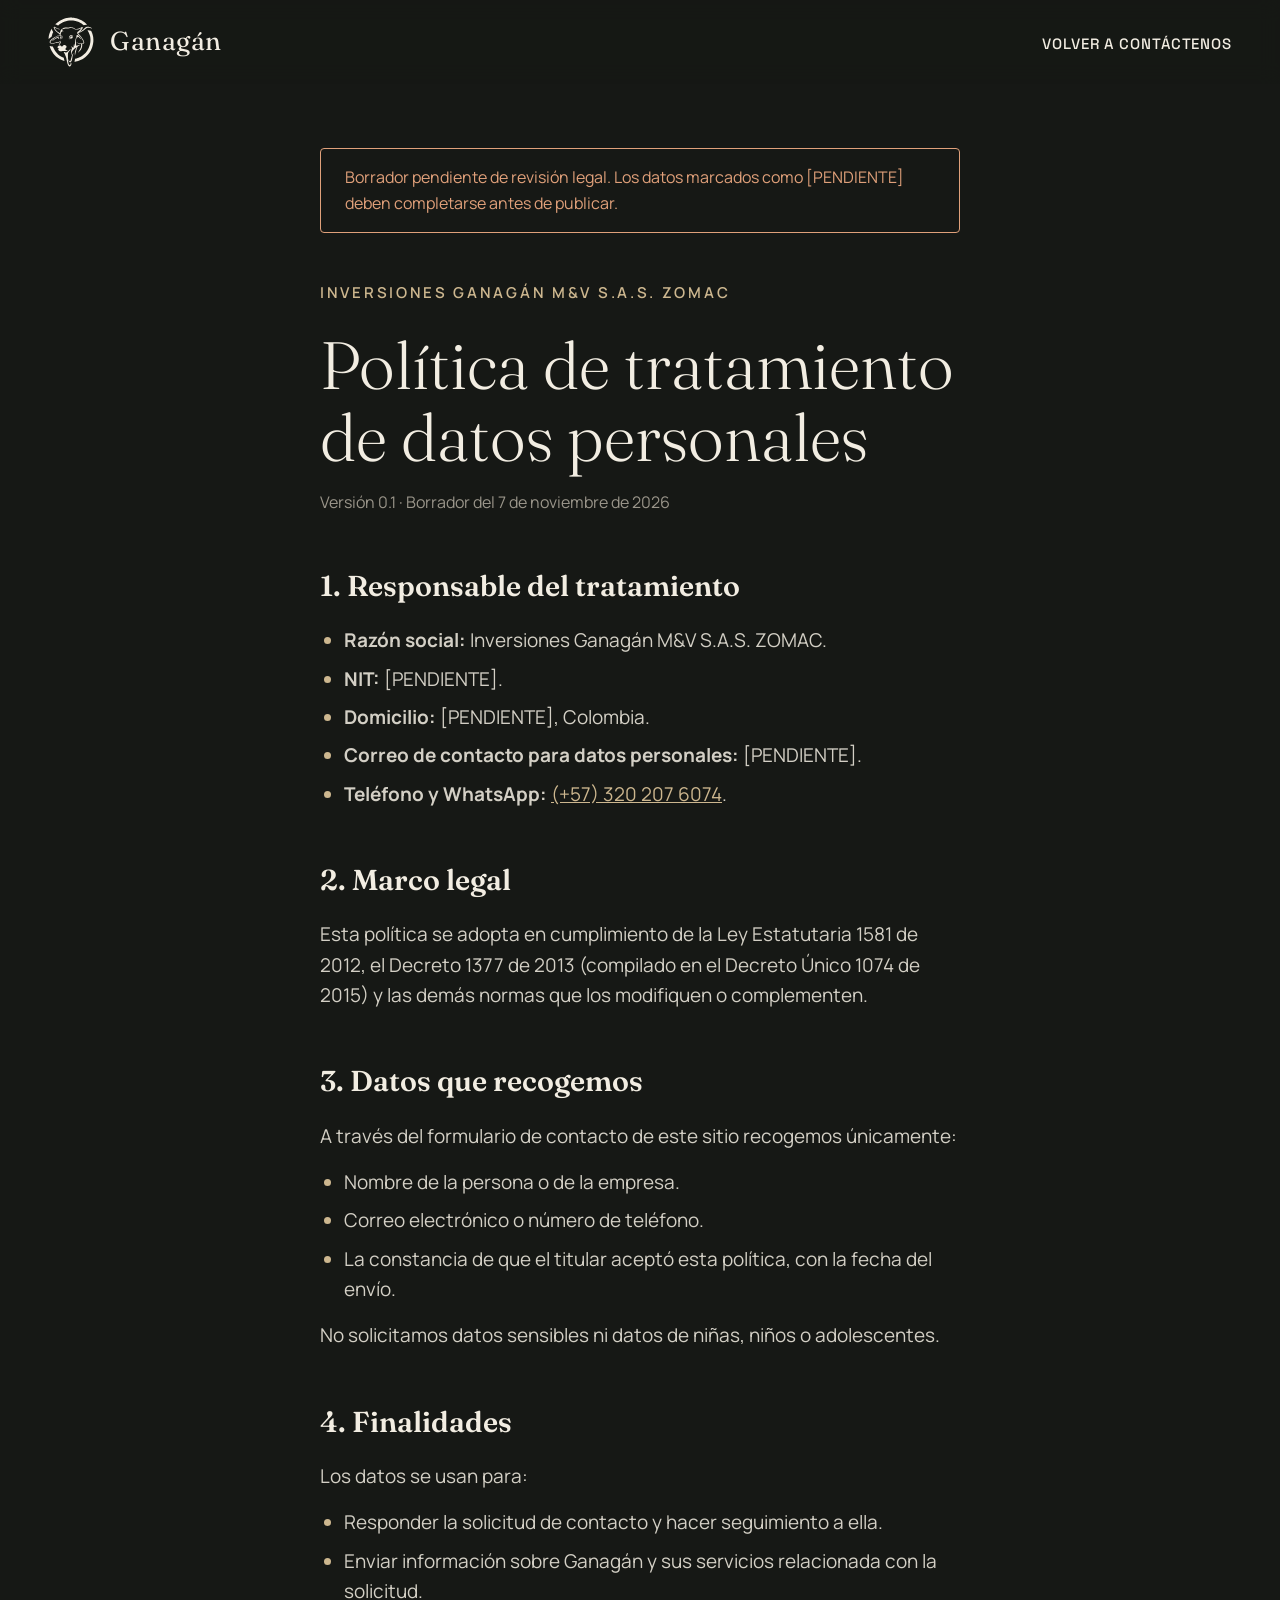
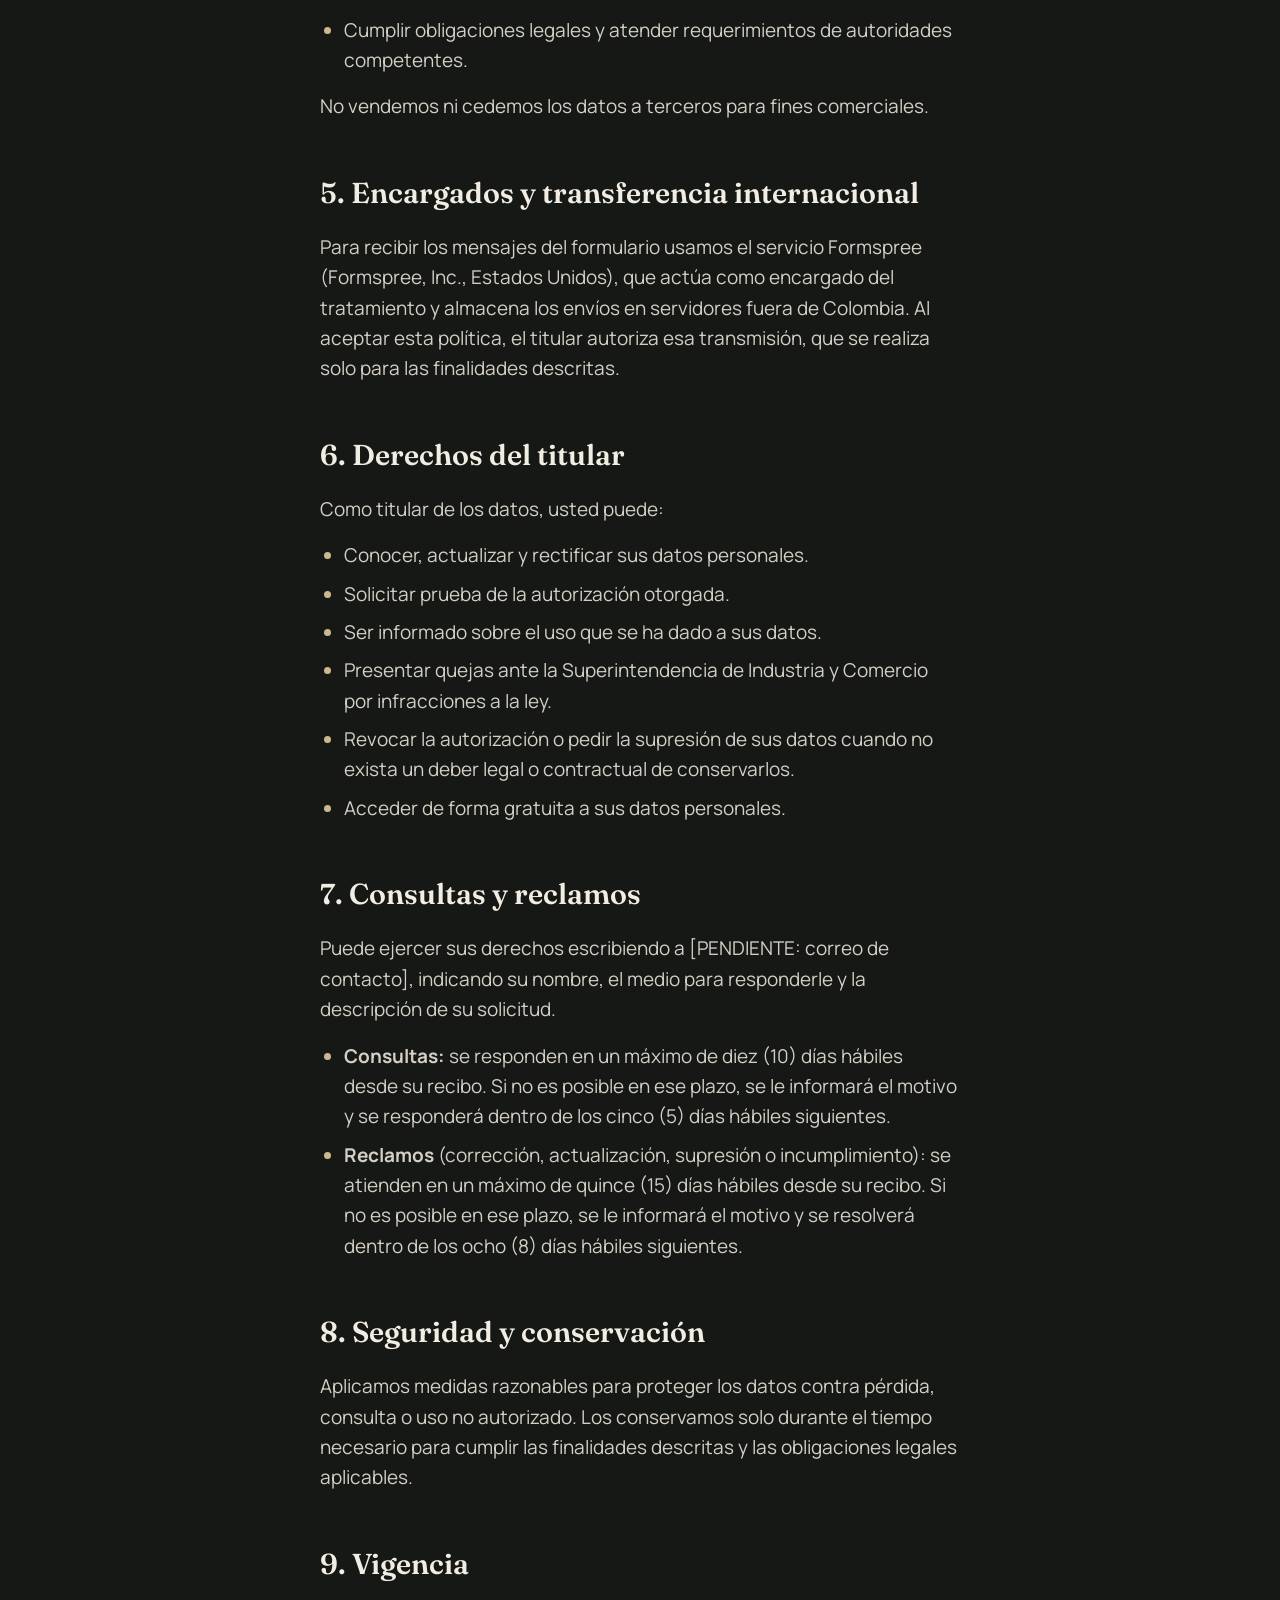
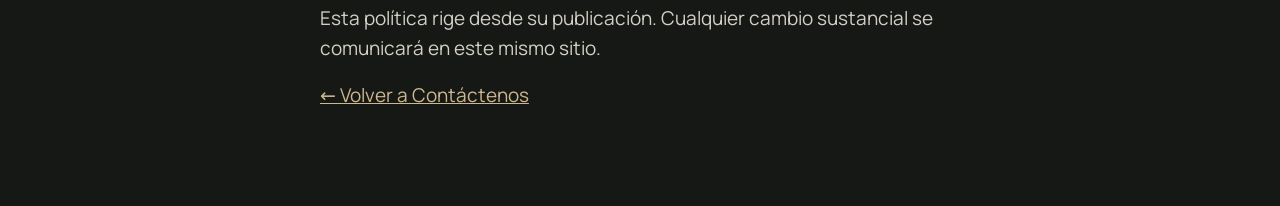
==== commit b8998a84: "chore: preparación para GitHub Pages; contacto por WhatsApp - .nojekyll para servir los archivos tal" ====
--- a/politica-de-datos.html
+++ b/politica-de-datos.html
@@ -39,7 +39,7 @@
       <li><strong>NIT:</strong> [PENDIENTE].</li>
       <li><strong>Domicilio:</strong> [PENDIENTE], Colombia.</li>
       <li><strong>Correo de contacto para datos personales:</strong> [PENDIENTE].</li>
-      <li><strong>Teléfono:</strong> [PENDIENTE].</li>
+      <li><strong>Teléfono y WhatsApp:</strong> <a href="https://wa.me/573202076074">(+57) 320 207 6074</a>.</li>
     </ul>
 
     <h2>2. Marco legal</h2>
--- a/css/styles.css
+++ b/css/styles.css
@@ -988,6 +988,15 @@
   text-align: left;
 }
 .contacto__header { text-align: center; margin-bottom: var(--s-6); }
+[hidden] { display: none !important; }
+.contacto { display: grid; }
+.contacto .boton--whatsapp {
+  justify-self: center;
+  display: inline-flex; align-items: center; gap: var(--s-1);
+  text-decoration: none;
+}
+.boton--whatsapp::after { content: "→"; font-family: var(--font-ui); transition: transform .3s var(--ease); }
+.boton--whatsapp:hover::after { transform: translateX(4px); }
 .contacto__header .eyebrow { margin-bottom: var(--s-2); }
 .contacto__title {
   font-family: var(--font-display);
@@ -1079,7 +1088,7 @@
 .boton:disabled { opacity: .6; cursor: progress; }
 .contacto__estado { min-height: 1.5em; font-size: var(--fs-small); color: var(--arena); }
 .contacto__estado.is-error { color: #E0A07A; }
-@media (max-width: 767px) { .boton { justify-self: stretch; } }
+@media (max-width: 767px) { .boton, .contacto .boton--whatsapp { justify-self: stretch; justify-content: center; } }
 
 /* Página de política de datos (politica-de-datos.html) */
 .pagina-legal .site-nav ul { display: flex; }
@@ -1136,6 +1145,14 @@
   margin-bottom: var(--s-1);
 }
 .site-footer__legal { color: var(--marfil); }
+.site-footer__link {
+  color: var(--marfil);
+  text-decoration: none;
+  background: linear-gradient(var(--arena), var(--arena)) no-repeat left bottom / 0 1px;
+  transition: background-size .35s var(--ease), color .35s var(--ease);
+}
+.site-footer__link:hover,
+.site-footer__link:focus-visible { color: var(--arena); background-size: 100% 1px; }
 .site-footer__copy { margin-top: var(--s-8); font-size: var(--fs-label); }
 @media (min-width: 768px) { .site-footer__grid { grid-template-columns: 1.4fr repeat(3, 1fr); } }
 
